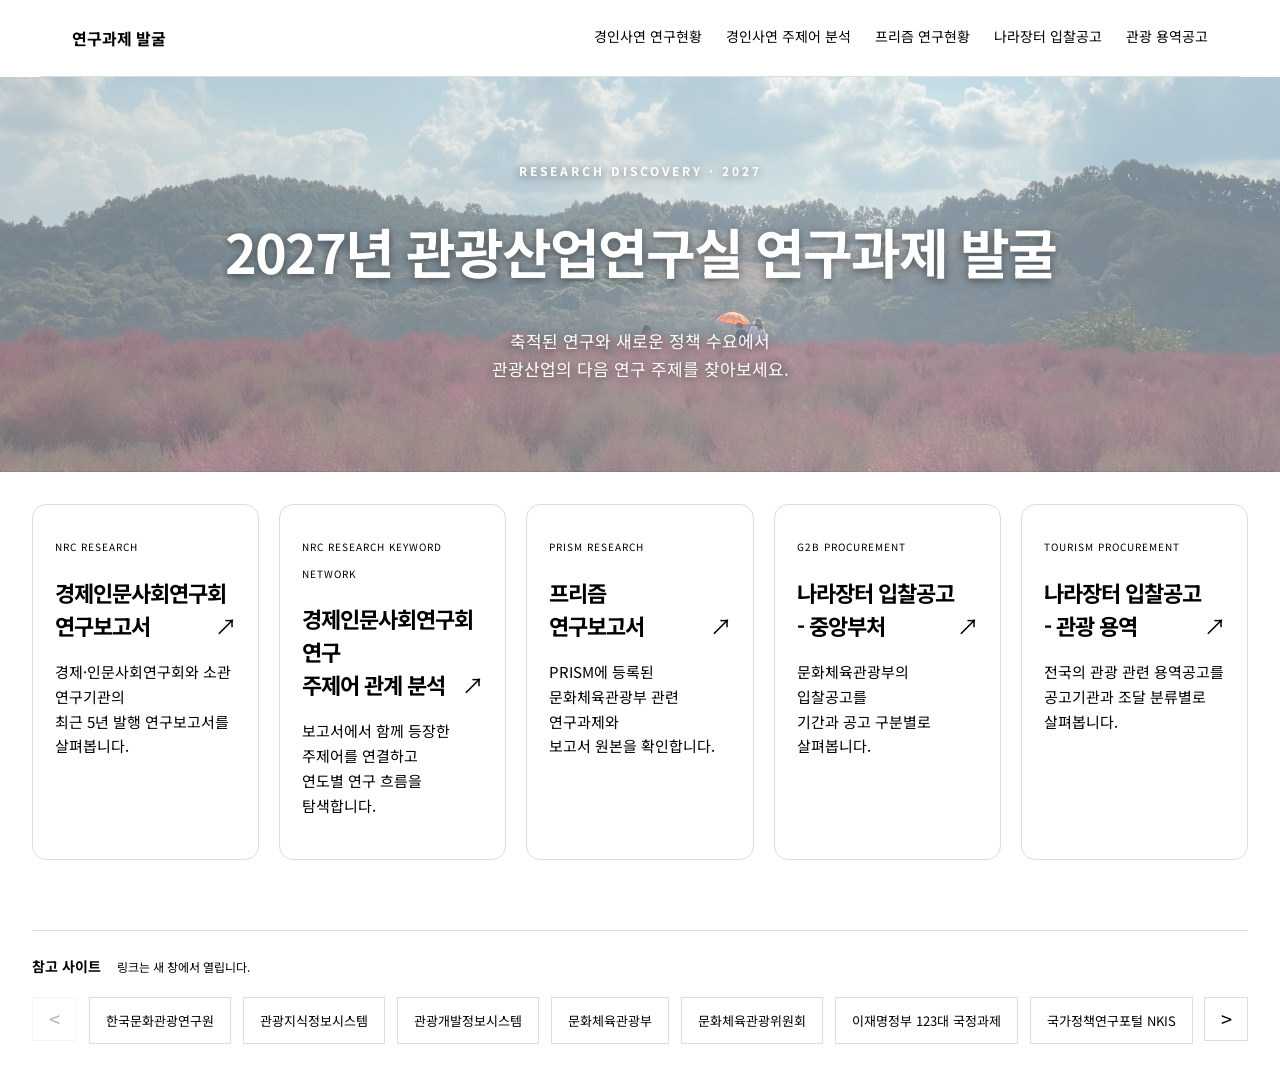
==== index.html @ 2fe4803d "Replace homepage hero photo with Tree.jpg" ====
<!doctype html>
<html lang="ko">
<head>
  <meta charset="utf-8">
  <meta name="viewport" content="width=device-width,initial-scale=1">
  <title>2027년 관광산업연구실 연구과제 발굴</title>
  <link rel="stylesheet" href="assets/style.css?v=tree-hero-20261027">
</head>
<body class="home">
  <header><a href="index.html" class="brand">연구과제 발굴</a><nav><a href="research.html">경인사연 연구현황</a><a href="network.html">경인사연 주제어 분석</a><a href="prism.html">프리즘 연구현황</a><a href="bids.html">나라장터 입찰공고</a><a href="tourism-bids.html">관광 용역공고</a></nav></header>
  <main>
    <section class="hero">
      <p class="eyebrow">RESEARCH DISCOVERY · 2027</p>
      <h1>2027년 관광산업연구실 연구과제 발굴</h1>
      <p class="intro">축적된 연구와 새로운 정책 수요에서<br>관광산업의 다음 연구 주제를 찾아보세요.</p>
    </section>
    <section class="cards">
      <a class="card" href="research.html">
        <span class="number">NRC RESEARCH</span>
        <h2>경제인문사회연구회<br>연구보고서 <b>↗</b></h2>
        <p>경제·인문사회연구회와 소관 연구기관의<br>최근 5년 발행 연구보고서를 살펴봅니다.</p>
      </a>
      <a class="card" href="network.html">
        <span class="number">NRC RESEARCH KEYWORD NETWORK</span>
        <h2>경제인문사회연구회 연구<br>주제어 관계 분석 <b>↗</b></h2>
        <p>보고서에서 함께 등장한 주제어를 연결하고<br>연도별 연구 흐름을 탐색합니다.</p>
      </a>
      <a class="card" href="prism.html">
        <span class="number">PRISM RESEARCH</span>
        <h2>프리즘<br>연구보고서 <b>↗</b></h2>
        <p>PRISM에 등록된 문화체육관광부 관련 연구과제와<br>보고서 원본을 확인합니다.</p>
      </a>
      <a class="card" href="bids.html">
        <span class="number">G2B PROCUREMENT</span>
        <h2>나라장터 입찰공고 <br> - 중앙부처 <b>↗</b></h2>
        <p>문화체육관광부의 입찰공고를<br>기간과 공고 구분별로 살펴봅니다.</p>
      </a>
      <a class="card" href="tourism-bids.html">
        <span class="number">TOURISM PROCUREMENT</span>
        <h2>나라장터 입찰공고<br> - 관광 용역 <b>↗</b></h2>
        <p>전국의 관광 관련 용역공고를<br>공고기관과 조달 분류별로 살펴봅니다.</p>
      </a>
    </section>
  </main>
  <footer class="references-footer" data-references>
  <p class="reference-heading">참고 사이트 <span>링크는 새 창에서 열립니다.</span></p>
  <div class="reference-bar" data-overflow="false">
    <button type="button" data-direction="previous" aria-label="이전 참고 사이트 보기" aria-controls="reference-sites" hidden>&lt;</button>
    <nav id="reference-sites" class="reference-track" aria-label="참고 사이트" tabindex="0">
      <a href="https://www.kcti.re.kr/web/user/main.do" target="_blank" rel="noopener noreferrer" title="새 창에서 열기">한국문화관광연구원</a>
      <a href="https://know.tour.go.kr/" target="_blank" rel="noopener noreferrer" title="새 창에서 열기">관광지식정보시스템</a>
      <a href="https://www.tdss.kr/pub/main.do" target="_blank" rel="noopener noreferrer" title="새 창에서 열기">관광개발정보시스템</a>
      <a href="https://www.mcst.go.kr/site/main.jsp" target="_blank" rel="noopener noreferrer" title="새 창에서 열기">문화체육관광부</a>
      <a href="https://cst.na.go.kr:444/cmmit/main/main.do" target="_blank" rel="noopener noreferrer" title="새 창에서 열기">문화체육관광위원회</a>
      <a href="https://www.korea.kr/govVision/" target="_blank" rel="noopener noreferrer" title="새 창에서 열기">이재명정부 123대 국정과제</a>
      <a href="https://www.nkis.re.kr/main.do" target="_blank" rel="noopener noreferrer" title="새 창에서 열기">국가정책연구포털 NKIS</a>
      <a href="https://www.prism.go.kr/homepage" target="_blank" rel="noopener noreferrer" title="새 창에서 열기">정책연구관리시스템 PRISM</a>
      <a href="https://www.bigkinds.or.kr/" target="_blank" rel="noopener noreferrer" title="새 창에서 열기">빅카인즈 BIGKinds</a>
      <a href="https://www.g2b.go.kr/link/PNPE027_01/single/?bidPbancNo=R26BK01687571&amp;bidPbancOrd=000" target="_blank" rel="noopener noreferrer" title="새 창에서 열기">나라장터</a>
    </nav>
    <button type="button" data-direction="next" aria-label="다음 참고 사이트 보기" aria-controls="reference-sites" hidden>&gt;</button>
  </div>
</footer>
  <script src="assets/app.js" defer></script>
<script src="assets/references.js" defer></script></body>
</html>
---- assets/style.css ----
@import url('https://fonts.googleapis.com/css2?family=Noto+Sans+KR:wght@400;500;600;700;800&display=swap');

:root{font-family:'Noto Sans KR','Apple SD Gothic Neo','Malgun Gothic',sans-serif;color:#000;background:#fff;line-height:1.65}*{box-sizing:border-box}body{margin:0}a{color:inherit;text-decoration:none}header{max-width:1200px;margin:auto;padding:25px 32px;display:flex;justify-content:space-between;border-bottom:1px solid #ddd}.brand{font-weight:700}.brand span{font-size:10px;letter-spacing:2px;margin-left:12px;color:#000}nav{display:flex;gap:24px;font-size:14px}main{max-width:1200px;margin:auto;padding:52px 32px 70px}.hero{padding:10px 0 44px}.eyebrow{font-size:12px;letter-spacing:3px;color:#000;font-weight:bold}h1{font-size:clamp(30px,4.5vw,54px);line-height:1.35;letter-spacing:-2px;margin:22px 0}h2{font-size:25px;letter-spacing:-1px}.intro{color:#000;font-size:17px}.period,.tag{font-size:12px;display:inline-block;border-radius:30px;background:#f3f3f3;padding:7px 14px}.period{margin-top:12px}.cards{display:grid;grid-template-columns:1fr 1fr;gap:22px}.card{background:white;border:1px solid #ddd;padding:32px;border-radius:14px;transition:transform .2s,border-color .2s}.card:hover{transform:translateY(-4px);border-color:#000}.number{font-size:11px;letter-spacing:2px;color:#000}.card p{color:#000}.card b{float:right;font-weight:400}.tag{margin-top:15px}aside{font-size:13px;color:#000;background:#f3f3f3;border-radius:8px;padding:16px 20px;margin-top:28px}.back{font-size:14px;color:#000}.filters{display:flex;gap:16px;align-items:end;margin-top:28px}.filters label{display:flex;flex-direction:column;font-size:13px;gap:6px}.filters label:first-child{flex:1}input,select,button{font:inherit;border:1px solid #ddd;background:white;border-radius:7px;padding:11px 14px}button{cursor:pointer;background:#fff;color:#000}a:focus-visible,button:focus-visible,input:focus-visible,select:focus-visible{outline:3px solid #000;outline-offset:4px}.table-wrap{overflow:auto}table{border-collapse:collapse;width:100%;background:white;font-size:14px}th,td{text-align:left;padding:18px;border-bottom:1px solid #ddd}th{background:#f3f3f3;white-space:nowrap}#count,#empty{font-size:14px;color:#000}footer{max-width:1200px;margin:auto;padding:25px 32px;border-top:1px solid #ddd;color:#000;font-size:12px}@media(max-width:650px){header{padding:20px}.brand span{display:none}main{padding:35px 20px}.cards{grid-template-columns:1fr}.card{padding:24px}h2{font-size:22px}.filters{flex-wrap:wrap}.filters label:first-child{flex-basis:100%}td{min-width:95px}td:nth-child(2){min-width:240px}}

nav a:hover,nav a[aria-current="page"]{color:#000;text-decoration:underline;text-underline-offset:6px}button:hover{background:#eee}.card:hover{box-shadow:0 8px 24px rgba(0,0,0,.07)}

@media(max-width:800px){header{flex-wrap:wrap;gap:12px}nav{flex-wrap:wrap;gap:14px}}

.home .hero h1{text-align:center;color:#fff}

/* 메인 제목 사진 배경: assets/Tree.jpg */
.home main{max-width:none;padding:0 0 70px}
.home .cards{max-width:1136px;width:calc(100% - 64px);margin:32px auto 0}
.home .hero{
  padding:72px 32px;
  margin-bottom:0;
  min-height:340px;
  display:flex;
  flex-direction:column;
  justify-content:center;
  text-align:center;
  border-radius:0;
  background-color:#fff;
  background-image:linear-gradient(rgba(255,255,255,.32),rgba(255,255,255,.44)),url('Tree.jpg');
  background-size:cover;
  background-position:center 58%;
}
.home .hero > *{max-width:1136px;width:100%;margin-left:auto;margin-right:auto}
.home .hero .intro{color:#fff}
@media(max-width:650px){
  .home .cards{width:calc(100% - 40px)}
  .home .hero{padding:48px 20px;min-height:320px;background-position:38% center}
  .home .hero h1{font-size:30px;line-height:1.5;word-break:keep-all}
}

/* 네 개의 메인 카드: 데스크톱 4열, 태블릿 2열, 모바일 1열 */
.home .cards{max-width:1400px;grid-template-columns:repeat(4,minmax(0,1fr));gap:20px}
.home .card{padding:26px 22px;min-width:0}
.home .card h2{font-size:22px;line-height:1.5;word-break:keep-all}
.home .card p{font-size:15px;word-break:keep-all}
.home .card .number{font-size:10px;letter-spacing:1px;overflow-wrap:anywhere}
.home .card-pending{display:flex;flex-direction:column;justify-content:center;border-style:dashed}
.home .card-pending:hover{transform:none;box-shadow:none;border-color:#ddd}
@media(max-width:1100px){.home .cards{grid-template-columns:repeat(2,minmax(0,1fr))}}
@media(max-width:650px){.home .cards{grid-template-columns:minmax(0,1fr)}}

.home .hero h1,.home .hero .eyebrow,.home .hero .intro{color:#fff;text-shadow:0 2px 8px rgba(0,0,0,.48)}

/* 참고 사이트: 자동 재생 없이 좌우 버튼/터치로 이동 */
.references-footer{max-width:1400px;width:calc(100% - 64px);padding:24px 0 28px}
.reference-heading{font-size:14px;font-weight:700;margin:0 0 12px;color:#000}
.reference-heading span{margin-left:12px;font-size:12px;font-weight:400}
.reference-bar{display:grid;grid-template-columns:44px minmax(0,1fr) 44px;align-items:start;gap:10px}
.reference-bar[data-overflow="false"]{grid-template-columns:minmax(0,1fr)}
.reference-track{display:flex;flex-wrap:nowrap;gap:12px;min-width:0;overflow-x:auto;overscroll-behavior-x:contain;scrollbar-width:thin;padding:6px 3px 12px;scroll-padding-inline:3px}
.reference-track a{flex:0 0 auto;white-space:nowrap;padding:12px 16px;border:1px solid #ddd;border-radius:0;background:#fff;color:#000;font-size:13px}
.reference-track a:hover{border-color:#000;background:#f5f5f5;text-decoration:underline}
.reference-bar button{border-radius:0;width:44px;height:44px;padding:0;margin-top:6px;font-size:20px;line-height:1}
.reference-bar button:disabled{opacity:.3;cursor:default}
.reference-bar button:disabled:hover{background:#fff}
@media(max-width:650px){.references-footer{width:calc(100% - 40px);padding-left:0;padding-right:0}.reference-heading span{display:block;margin:4px 0 0}.reference-bar{gap:6px}}

#data-status p{margin:0}
#data-status .collection-note{margin-top:18px}
.research-filters label:first-child{flex:initial}
.research-filters label:nth-child(2){flex:1}
.report-results{scroll-margin-top:20px}
.pagination{display:flex;flex-wrap:wrap;justify-content:center;align-items:center;gap:6px;margin-top:24px}
.pagination[hidden]{display:none}
.pagination button{min-width:40px;min-height:40px;padding:7px 10px;font-size:14px}
.pagination button[aria-current="page"]{background:#000;color:#fff;font-weight:700}
.pagination button:disabled{opacity:.35;cursor:default}
@media(max-width:650px){.research-filters label:nth-child(2){flex-basis:100%}.pagination button{min-width:36px;padding:6px 8px}}

/* 연구보고서 페이지: 흰 바탕과 검은 글자, 수집 항목별 줄바꿈 */
body.research-page{background:#fff;color:#000}
.research-page #data-status{background:#f3f3f3;color:#000;border:1px solid #ddd;overflow-wrap:anywhere}
.research-page #data-status p{display:block;margin:4px 0;line-height:1.8}
.research-page #data-status .collection-note{margin-top:18px}
.research-page th{background:#fff;color:#000;border-bottom:2px solid #000}

/* 요청한 내용 너비 + 좌우 18px 여백: 합계 1136px */
.research-page .research-table{table-layout:fixed;width:1136px;min-width:1136px}
.research-page .research-table th,.research-page .research-table td{padding:18px;line-height:23.094px;min-width:0;overflow:hidden;white-space:nowrap;text-overflow:ellipsis}
.research-page .research-table .cell-content{display:block;width:100%;height:23.094px;line-height:23.094px;overflow:hidden;white-space:nowrap;text-overflow:ellipsis}

.prism-filters{flex-wrap:wrap}
.prism-filters label:first-child{flex:initial}
.prism-filters label:nth-child(2){flex:1}
.prism-filters .checkbox-filter{flex-direction:row;align-items:center;gap:8px;padding:12px 0;white-space:nowrap;cursor:pointer}
.prism-filters .checkbox-filter input{width:18px;height:18px;margin:0;padding:0;accent-color:#000}
@media(max-width:650px){.prism-filters label:nth-child(2){flex-basis:100%}}

.prism-table{table-layout:fixed;width:1136px;min-width:1136px}
.prism-table th,.prism-table td{padding:18px;min-width:0;vertical-align:top;line-height:23.094px;overflow:hidden;white-space:nowrap;text-overflow:ellipsis}
.prism-table .cell-content{display:block;max-width:100%;overflow:hidden;white-space:nowrap;text-overflow:ellipsis;line-height:23.094px}

.prism-column-note{background:#f3f3f3;color:#000}
.prism-column-note p{margin:4px 0;line-height:1.8}

.bid-notes p{margin:4px 0;line-height:1.8}
.bid-filters{flex-wrap:wrap}
.bid-filters label:first-child{flex:initial}
.bid-filters label:nth-child(2){flex:1}
.bid-table{table-layout:fixed;width:1136px;min-width:1136px}
.bid-table th,.bid-table td{padding:18px;min-width:0;vertical-align:top;line-height:23.094px;overflow:hidden;white-space:nowrap;text-overflow:ellipsis}
.bid-table .cell-content{display:block;max-width:100%;margin:0;overflow:hidden;white-space:nowrap;text-overflow:ellipsis;line-height:23.094px}
.bid-table td button{margin-top:6px;padding:6px 8px;font-size:12px}
@media(max-width:650px){.bid-filters label:nth-child(2){flex-basis:100%}}

/* Five research entry points, with wrapping navigation on narrow screens. */
.home .cards{grid-template-columns:repeat(5,minmax(0,1fr))}
header{gap:20px;flex-wrap:wrap}header nav{flex-wrap:wrap}
@media(max-width:1100px){.home .cards{grid-template-columns:repeat(2,minmax(0,1fr))}}
@media(max-width:650px){.home .cards{grid-template-columns:minmax(0,1fr)}}
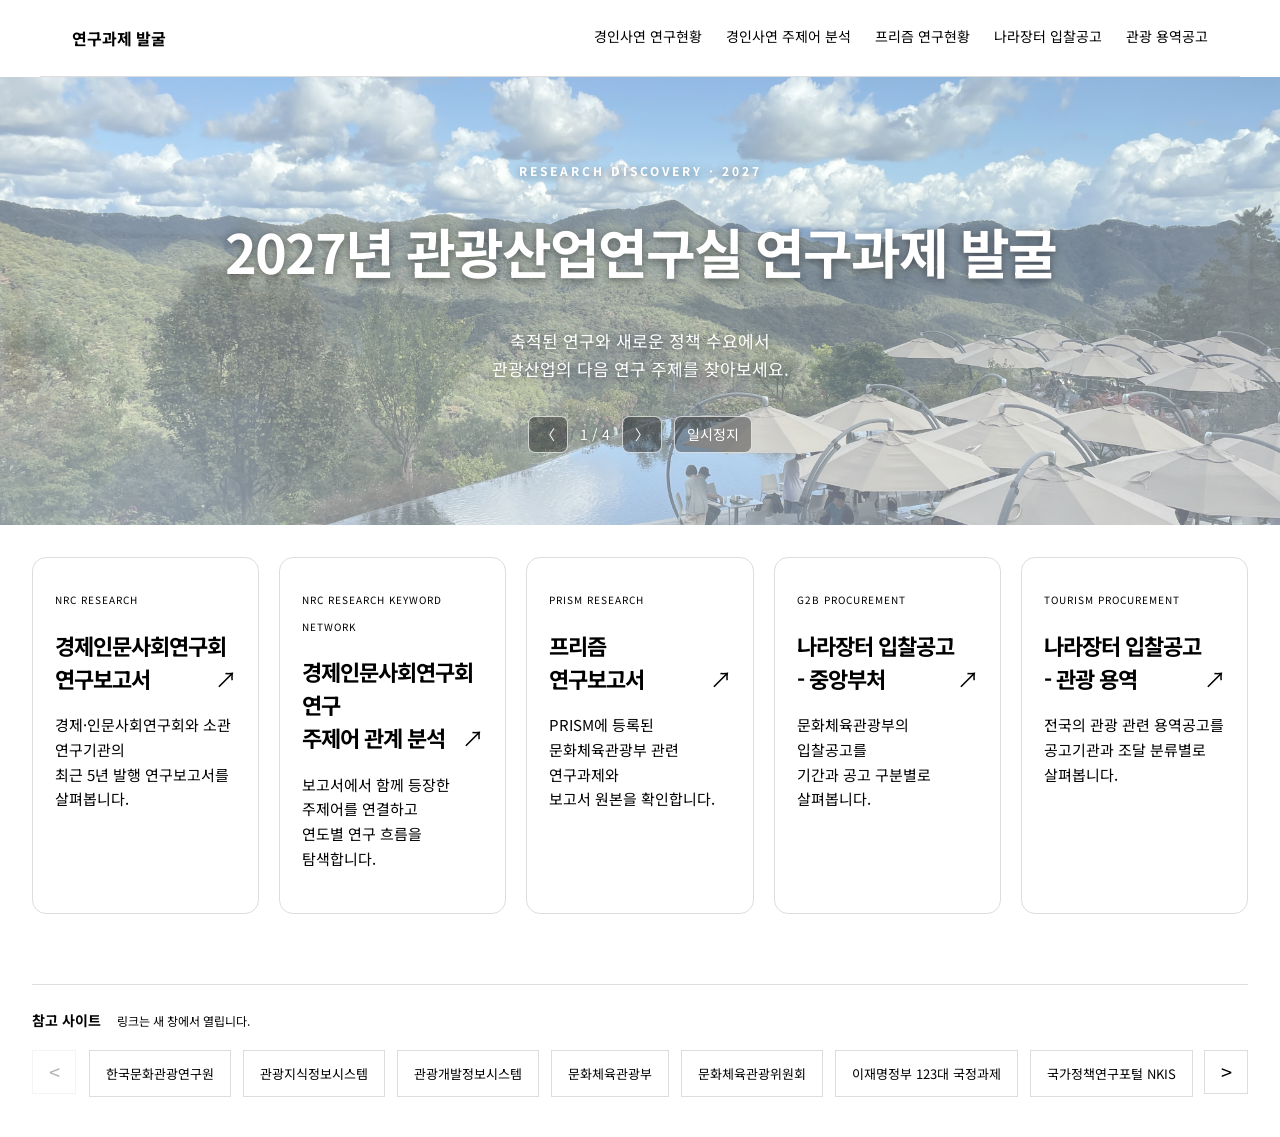
==== commit 000711d0: "Add rotating homepage background photos with playback controls" ====
--- a/index.html
+++ b/index.html
@@ -4,15 +4,27 @@
   <meta charset="utf-8">
   <meta name="viewport" content="width=device-width,initial-scale=1">
   <title>2027년 관광산업연구실 연구과제 발굴</title>
-  <link rel="stylesheet" href="assets/style.css?v=tree-hero-20261027">
+  <link rel="stylesheet" href="assets/style.css?v=hero-slides-20261027">
 </head>
 <body class="home">
   <header><a href="index.html" class="brand">연구과제 발굴</a><nav><a href="research.html">경인사연 연구현황</a><a href="network.html">경인사연 주제어 분석</a><a href="prism.html">프리즘 연구현황</a><a href="bids.html">나라장터 입찰공고</a><a href="tourism-bids.html">관광 용역공고</a></nav></header>
   <main>
-    <section class="hero">
+    <section class="hero hero-slideshow" aria-label="관광 사진 슬라이드">
+      <div class="hero-slides" aria-hidden="true">
+        <img src="assets/Museum.jpg" alt="" class="is-active" fetchpriority="high">
+        <img src="assets/Sun.jpg" alt="" decoding="async">
+        <img src="assets/Tree.jpg" alt="" decoding="async">
+        <img src="assets/temple.jpg" alt="" decoding="async">
+      </div>
       <p class="eyebrow">RESEARCH DISCOVERY · 2027</p>
       <h1>2027년 관광산업연구실 연구과제 발굴</h1>
       <p class="intro">축적된 연구와 새로운 정책 수요에서<br>관광산업의 다음 연구 주제를 찾아보세요.</p>
+      <div class="hero-controls" hidden>
+        <button type="button" data-slide="previous" aria-label="이전 배경 사진">〈</button>
+        <span class="hero-slide-count" aria-live="off">1 / 4</span>
+        <button type="button" data-slide="next" aria-label="다음 배경 사진">〉</button>
+        <button type="button" data-slide="pause" aria-label="배경 사진 자동 전환 일시정지">일시정지</button>
+      </div>
     </section>
     <section class="cards">
       <a class="card" href="research.html">
@@ -61,6 +73,7 @@
     <button type="button" data-direction="next" aria-label="다음 참고 사이트 보기" aria-controls="reference-sites" hidden>&gt;</button>
   </div>
 </footer>
+  <script src="assets/hero-slideshow.js?v=20261027" defer></script>
   <script src="assets/app.js" defer></script>
 <script src="assets/references.js" defer></script></body>
 </html>
--- a/assets/style.css
+++ b/assets/style.css
@@ -113,3 +113,16 @@
 header{gap:20px;flex-wrap:wrap}header nav{flex-wrap:wrap}
 @media(max-width:1100px){.home .cards{grid-template-columns:repeat(2,minmax(0,1fr))}}
 @media(max-width:650px){.home .cards{grid-template-columns:minmax(0,1fr)}}
+
+/* Full-width background photo slideshow. */
+.home .hero-slideshow{position:relative;isolation:isolate;overflow:hidden;background-image:none}
+.home .hero-slideshow > .hero-slides{position:absolute;inset:0;max-width:none;width:100%;height:100%;margin:0;z-index:-2}
+.hero-slides img{position:absolute;inset:0;width:100%;height:100%;object-fit:cover;object-position:center 58%;opacity:0;transition:opacity 1s ease}
+.hero-slides img.is-active{opacity:1}
+.hero-slideshow::before{content:'';position:absolute;inset:0;background:linear-gradient(rgba(255,255,255,.32),rgba(255,255,255,.44));z-index:-1;pointer-events:none}
+.home .hero-slideshow > .hero-controls{display:flex;align-items:center;justify-content:center;gap:12px;width:auto;margin:16px auto 0}
+.home .hero-slideshow > .hero-controls[hidden]{display:none}
+.hero-controls button{color:#fff;background:rgba(0,0,0,.35);border:1px solid rgba(255,255,255,.7);padding:6px 12px;font-size:14px}
+.hero-slide-count{color:#fff;font-size:14px;text-shadow:0 1px 4px #333}
+@media(max-width:650px){.hero-slides img{object-position:38% center}}
+@media(prefers-reduced-motion:reduce){.hero-slides img{transition:none}}
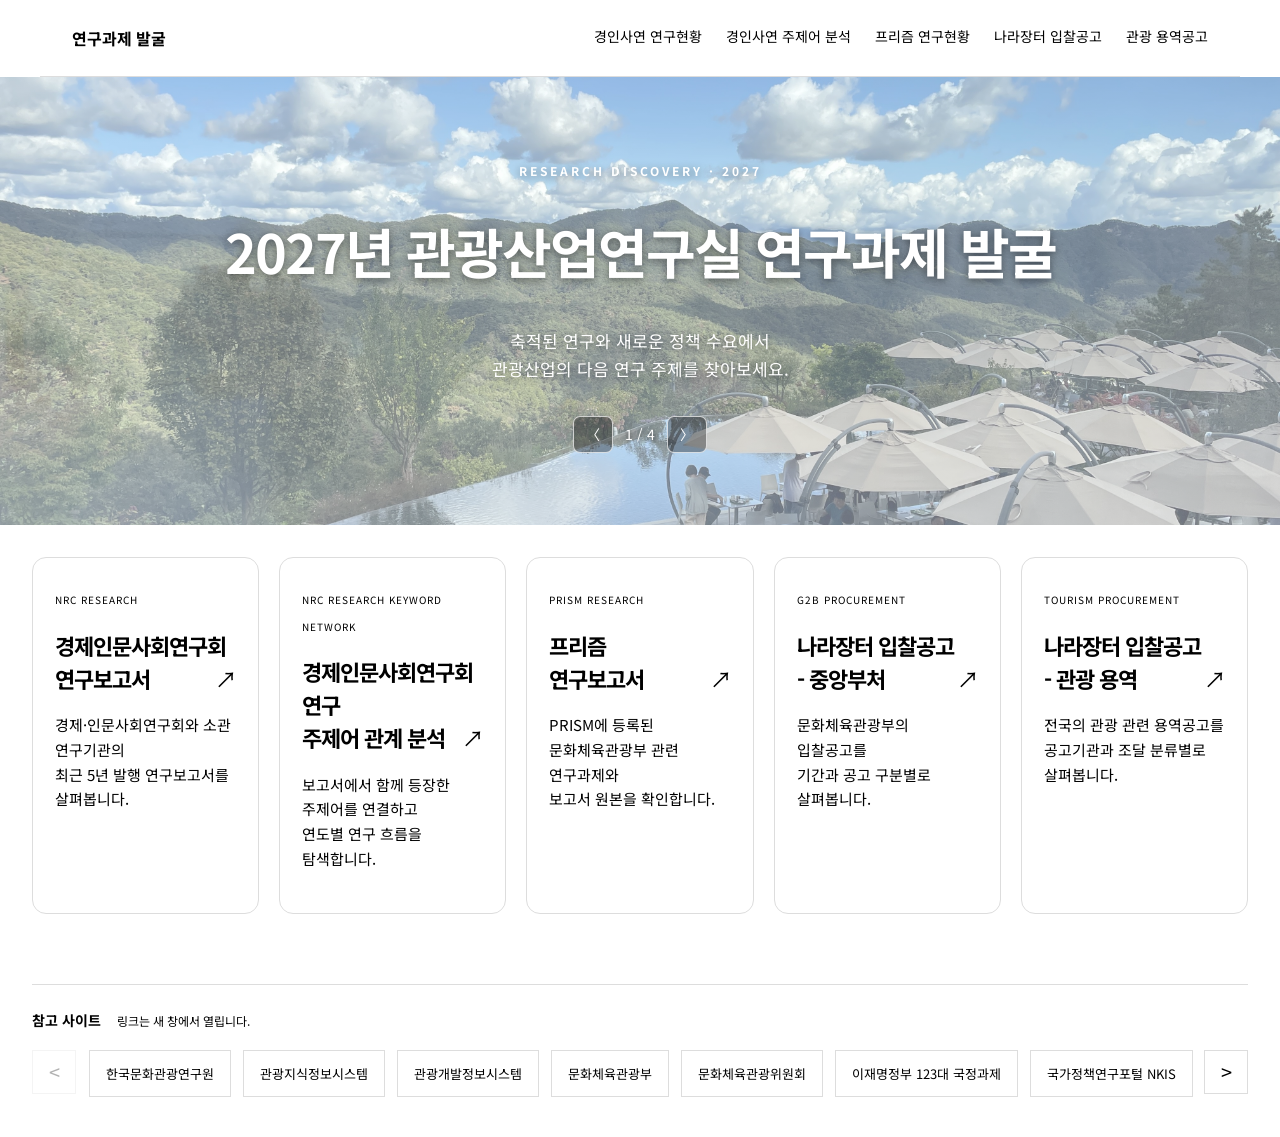
==== commit bde715b6: "Set hero rotation to ten seconds and remove pause button" ====
--- a/index.html
+++ b/index.html
@@ -23,7 +23,6 @@
         <button type="button" data-slide="previous" aria-label="이전 배경 사진">〈</button>
         <span class="hero-slide-count" aria-live="off">1 / 4</span>
         <button type="button" data-slide="next" aria-label="다음 배경 사진">〉</button>
-        <button type="button" data-slide="pause" aria-label="배경 사진 자동 전환 일시정지">일시정지</button>
       </div>
     </section>
     <section class="cards">
@@ -73,7 +72,7 @@
     <button type="button" data-direction="next" aria-label="다음 참고 사이트 보기" aria-controls="reference-sites" hidden>&gt;</button>
   </div>
 </footer>
-  <script src="assets/hero-slideshow.js?v=20261027" defer></script>
+  <script src="assets/hero-slideshow.js?v=10seconds-20261027" defer></script>
   <script src="assets/app.js" defer></script>
 <script src="assets/references.js" defer></script></body>
 </html>
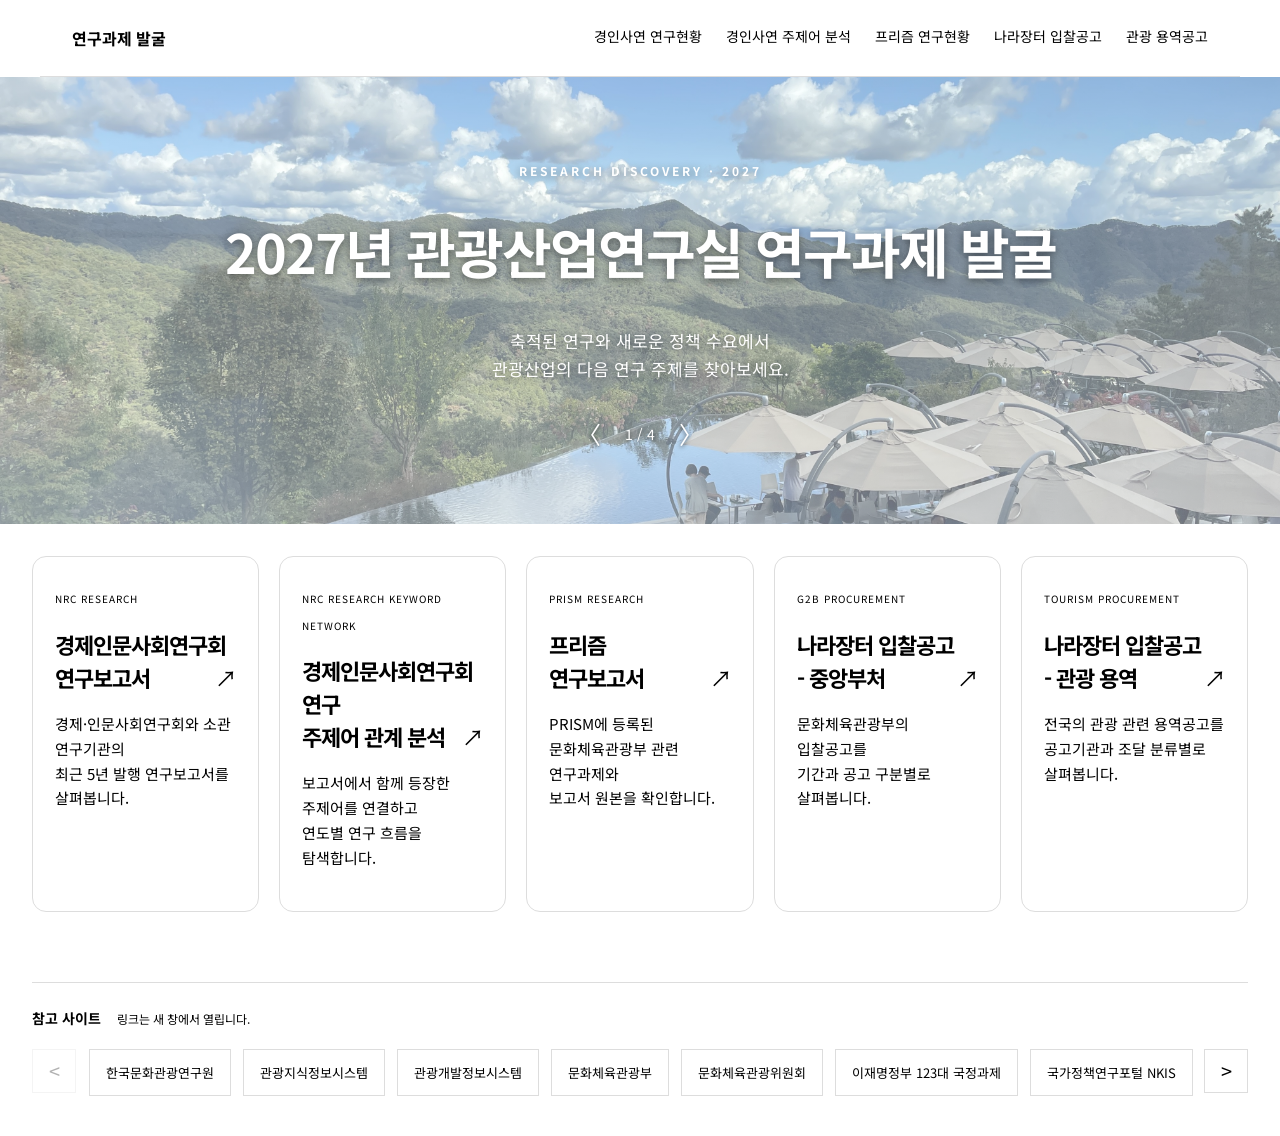
==== commit aed96feb: "Simplify slideshow arrows and soften photo transitions" ====
--- a/index.html
+++ b/index.html
@@ -4,7 +4,7 @@
   <meta charset="utf-8">
   <meta name="viewport" content="width=device-width,initial-scale=1">
   <title>2027년 관광산업연구실 연구과제 발굴</title>
-  <link rel="stylesheet" href="assets/style.css?v=hero-slides-20261027">
+  <link rel="stylesheet" href="assets/style.css?v=soft-slides-20261027">
 </head>
 <body class="home">
   <header><a href="index.html" class="brand">연구과제 발굴</a><nav><a href="research.html">경인사연 연구현황</a><a href="network.html">경인사연 주제어 분석</a><a href="prism.html">프리즘 연구현황</a><a href="bids.html">나라장터 입찰공고</a><a href="tourism-bids.html">관광 용역공고</a></nav></header>
--- a/assets/style.css
+++ b/assets/style.css
@@ -117,12 +117,12 @@
 /* Full-width background photo slideshow. */
 .home .hero-slideshow{position:relative;isolation:isolate;overflow:hidden;background-image:none}
 .home .hero-slideshow > .hero-slides{position:absolute;inset:0;max-width:none;width:100%;height:100%;margin:0;z-index:-2}
-.hero-slides img{position:absolute;inset:0;width:100%;height:100%;object-fit:cover;object-position:center 58%;opacity:0;transition:opacity 1s ease}
+.hero-slides img{position:absolute;inset:0;width:100%;height:100%;object-fit:cover;object-position:center 58%;opacity:0;transition:opacity 2.5s ease-in-out}
 .hero-slides img.is-active{opacity:1}
 .hero-slideshow::before{content:'';position:absolute;inset:0;background:linear-gradient(rgba(255,255,255,.32),rgba(255,255,255,.44));z-index:-1;pointer-events:none}
 .home .hero-slideshow > .hero-controls{display:flex;align-items:center;justify-content:center;gap:12px;width:auto;margin:16px auto 0}
 .home .hero-slideshow > .hero-controls[hidden]{display:none}
-.hero-controls button{color:#fff;background:rgba(0,0,0,.35);border:1px solid rgba(255,255,255,.7);padding:6px 12px;font-size:14px}
+.hero-controls button{color:#fff;background:transparent;border:0;border-radius:0;padding:6px 12px;font-size:24px;line-height:1;text-shadow:0 1px 4px #333}
 .hero-slide-count{color:#fff;font-size:14px;text-shadow:0 1px 4px #333}
 @media(max-width:650px){.hero-slides img{object-position:38% center}}
 @media(prefers-reduced-motion:reduce){.hero-slides img{transition:none}}
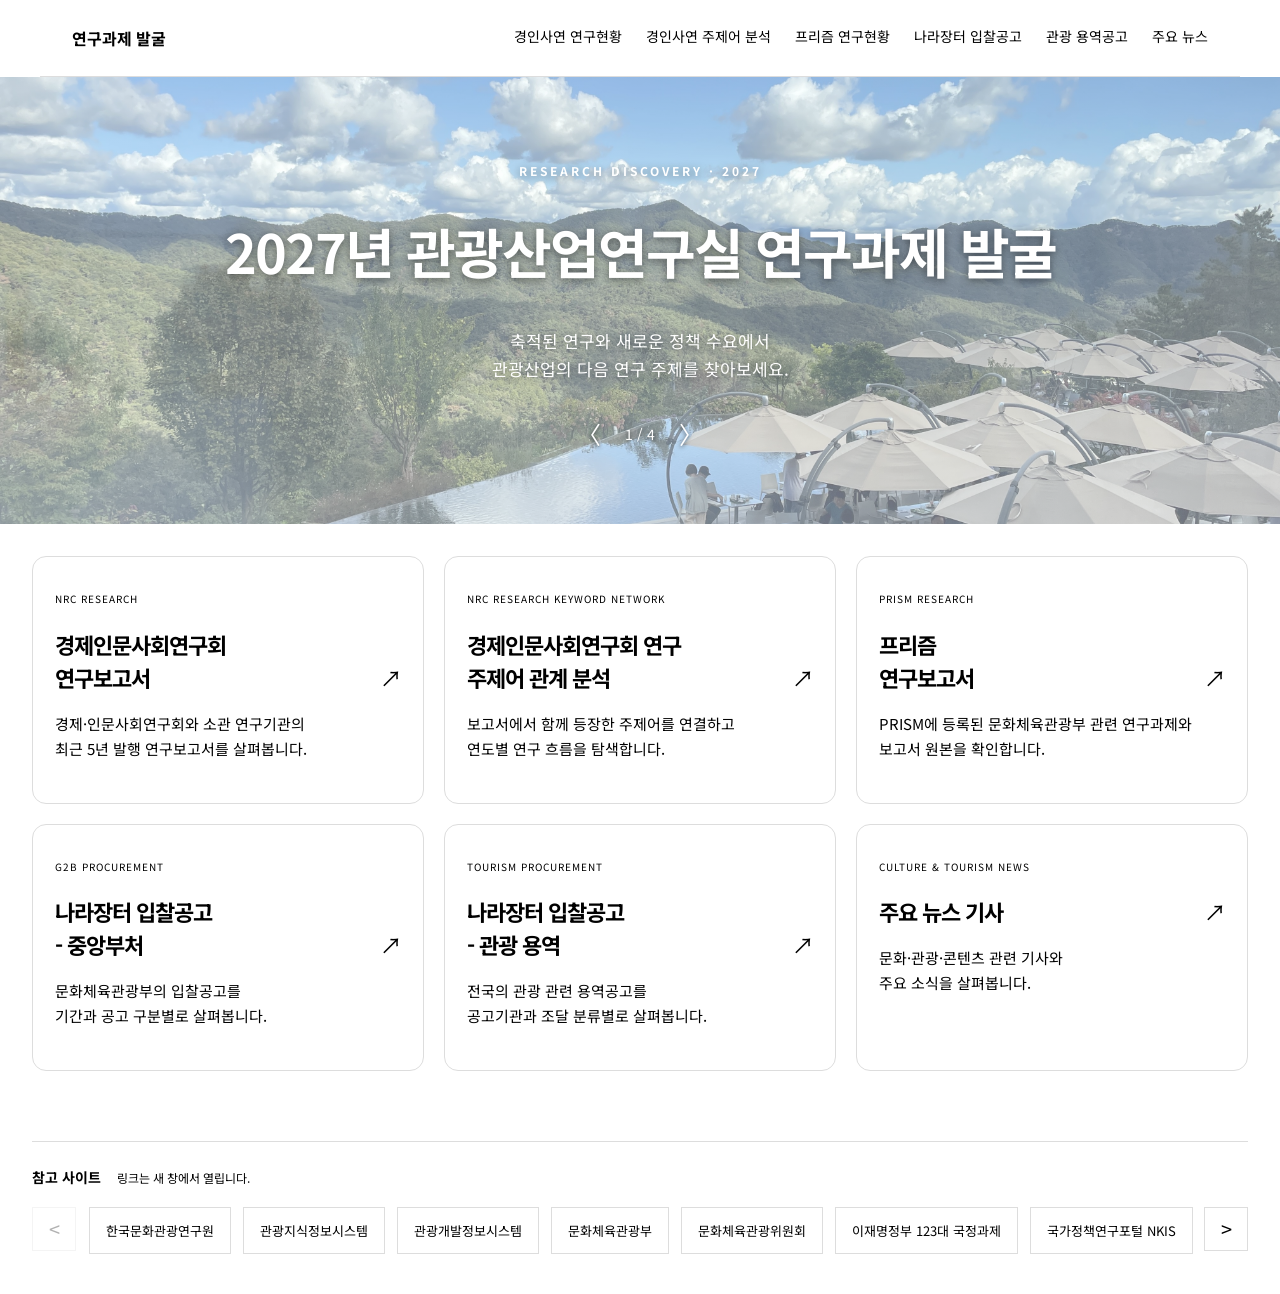
==== commit 0da7d37c: "Add four-column news preview page from uploaded spreadsheet" ====
--- a/index.html
+++ b/index.html
@@ -4,10 +4,10 @@
   <meta charset="utf-8">
   <meta name="viewport" content="width=device-width,initial-scale=1">
   <title>2027년 관광산업연구실 연구과제 발굴</title>
-  <link rel="stylesheet" href="assets/style.css?v=soft-slides-20261027">
+  <link rel="stylesheet" href="assets/style.css?v=news-20261027">
 </head>
 <body class="home">
-  <header><a href="index.html" class="brand">연구과제 발굴</a><nav><a href="research.html">경인사연 연구현황</a><a href="network.html">경인사연 주제어 분석</a><a href="prism.html">프리즘 연구현황</a><a href="bids.html">나라장터 입찰공고</a><a href="tourism-bids.html">관광 용역공고</a></nav></header>
+  <header><a href="index.html" class="brand">연구과제 발굴</a><nav><a href="research.html">경인사연 연구현황</a><a href="network.html">경인사연 주제어 분석</a><a href="prism.html">프리즘 연구현황</a><a href="bids.html">나라장터 입찰공고</a><a href="tourism-bids.html">관광 용역공고</a><a href="news.html">주요 뉴스</a></nav></header>
   <main>
     <section class="hero hero-slideshow" aria-label="관광 사진 슬라이드">
       <div class="hero-slides" aria-hidden="true">
@@ -51,6 +51,11 @@
         <h2>나라장터 입찰공고<br> - 관광 용역 <b>↗</b></h2>
         <p>전국의 관광 관련 용역공고를<br>공고기관과 조달 분류별로 살펴봅니다.</p>
       </a>
+      <a class="card" href="news.html">
+        <span class="number">CULTURE &amp; TOURISM NEWS</span>
+        <h2>주요 뉴스 기사 <b>↗</b></h2>
+        <p>문화·관광·콘텐츠 관련 기사와<br>주요 소식을 살펴봅니다.</p>
+      </a>
     </section>
   </main>
   <footer class="references-footer" data-references>
--- a/assets/style.css
+++ b/assets/style.css
@@ -126,3 +126,19 @@
 .hero-slide-count{color:#fff;font-size:14px;text-shadow:0 1px 4px #333}
 @media(max-width:650px){.hero-slides img{object-position:38% center}}
 @media(prefers-reduced-motion:reduce){.hero-slides img{transition:none}}
+
+/* News previews and six home destinations. */
+.home .cards{grid-template-columns:repeat(3,minmax(0,1fr))}
+.news-page main{max-width:1464px}
+.news-grid{display:grid;grid-template-columns:repeat(4,minmax(0,1fr));gap:20px}
+.news-card{min-width:0;border:1px solid #ddd;background:#fff;display:flex;flex-direction:column;overflow:hidden}
+.news-media{height:160px;background:#f3f3f3;display:grid;place-items:center;color:#666;font-size:13px;overflow:hidden}
+.news-media img{width:100%;height:100%;object-fit:cover}
+.news-card-body{padding:20px;display:flex;flex:1;flex-direction:column;gap:12px}
+.news-meta{font-size:12px;color:#555;margin:0}
+.news-card h2{font-size:18px;line-height:1.55;letter-spacing:-.5px;margin:0;overflow-wrap:anywhere}
+.news-summary{font-size:14px;color:#444;line-height:1.7;margin:0;display:-webkit-box;-webkit-line-clamp:4;-webkit-box-orient:vertical;overflow:hidden}
+.news-open{margin-top:auto;padding-top:8px;font-size:14px;text-decoration:underline}
+.news-tags{font-size:12px;margin:0;color:#555}
+@media(max-width:1100px){.news-grid,.home .cards{grid-template-columns:repeat(2,minmax(0,1fr))}}
+@media(max-width:650px){.news-grid,.home .cards{grid-template-columns:minmax(0,1fr)}}
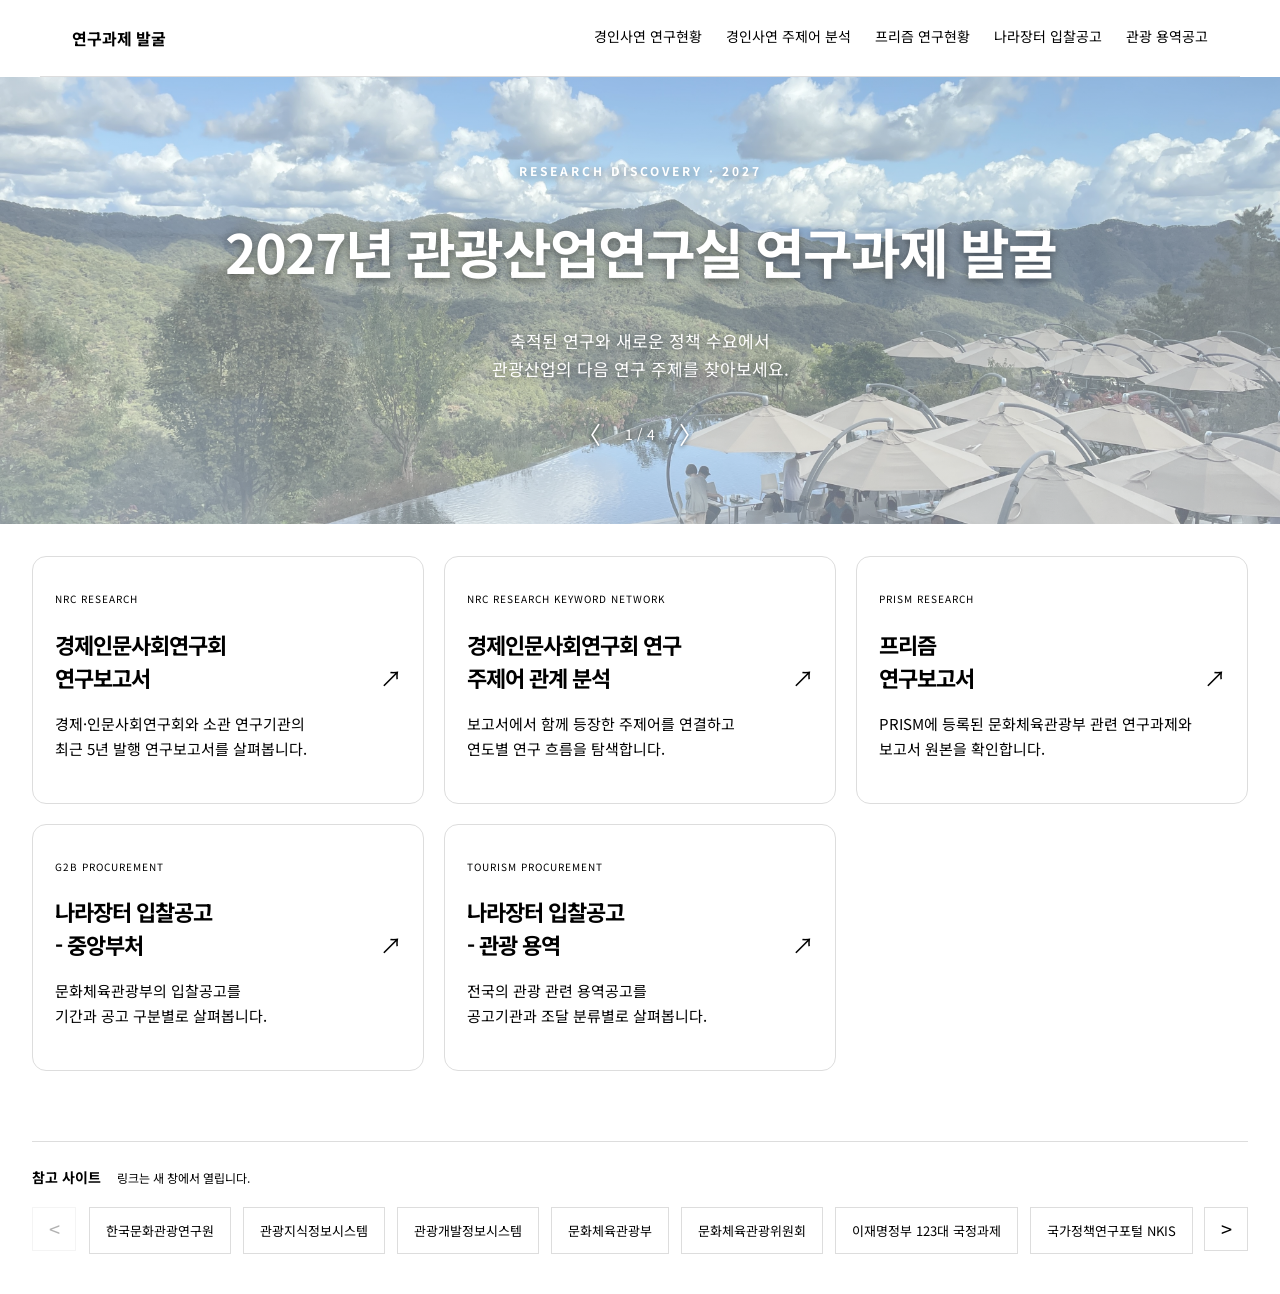
==== commit 6e4f6732: "Remove news page, article data and preview collection" ====
--- a/index.html
+++ b/index.html
@@ -4,10 +4,10 @@
   <meta charset="utf-8">
   <meta name="viewport" content="width=device-width,initial-scale=1">
   <title>2027년 관광산업연구실 연구과제 발굴</title>
-  <link rel="stylesheet" href="assets/style.css?v=news-20261027">
+  <link rel="stylesheet" href="assets/style.css?v=remove-news-20261027">
 </head>
 <body class="home">
-  <header><a href="index.html" class="brand">연구과제 발굴</a><nav><a href="research.html">경인사연 연구현황</a><a href="network.html">경인사연 주제어 분석</a><a href="prism.html">프리즘 연구현황</a><a href="bids.html">나라장터 입찰공고</a><a href="tourism-bids.html">관광 용역공고</a><a href="news.html">주요 뉴스</a></nav></header>
+  <header><a href="index.html" class="brand">연구과제 발굴</a><nav><a href="research.html">경인사연 연구현황</a><a href="network.html">경인사연 주제어 분석</a><a href="prism.html">프리즘 연구현황</a><a href="bids.html">나라장터 입찰공고</a><a href="tourism-bids.html">관광 용역공고</a></nav></header>
   <main>
     <section class="hero hero-slideshow" aria-label="관광 사진 슬라이드">
       <div class="hero-slides" aria-hidden="true">
@@ -51,11 +51,6 @@
         <h2>나라장터 입찰공고<br> - 관광 용역 <b>↗</b></h2>
         <p>전국의 관광 관련 용역공고를<br>공고기관과 조달 분류별로 살펴봅니다.</p>
       </a>
-      <a class="card" href="news.html">
-        <span class="number">CULTURE &amp; TOURISM NEWS</span>
-        <h2>주요 뉴스 기사 <b>↗</b></h2>
-        <p>문화·관광·콘텐츠 관련 기사와<br>주요 소식을 살펴봅니다.</p>
-      </a>
     </section>
   </main>
   <footer class="references-footer" data-references>
--- a/assets/style.css
+++ b/assets/style.css
@@ -127,18 +127,7 @@
 @media(max-width:650px){.hero-slides img{object-position:38% center}}
 @media(prefers-reduced-motion:reduce){.hero-slides img{transition:none}}
 
-/* News previews and six home destinations. */
+/* Main destinations: three columns on desktop. */
 .home .cards{grid-template-columns:repeat(3,minmax(0,1fr))}
-.news-page main{max-width:1464px}
-.news-grid{display:grid;grid-template-columns:repeat(4,minmax(0,1fr));gap:20px}
-.news-card{min-width:0;border:1px solid #ddd;background:#fff;display:flex;flex-direction:column;overflow:hidden}
-.news-media{height:160px;background:#f3f3f3;display:grid;place-items:center;color:#666;font-size:13px;overflow:hidden}
-.news-media img{width:100%;height:100%;object-fit:cover}
-.news-card-body{padding:20px;display:flex;flex:1;flex-direction:column;gap:12px}
-.news-meta{font-size:12px;color:#555;margin:0}
-.news-card h2{font-size:18px;line-height:1.55;letter-spacing:-.5px;margin:0;overflow-wrap:anywhere}
-.news-summary{font-size:14px;color:#444;line-height:1.7;margin:0;display:-webkit-box;-webkit-line-clamp:4;-webkit-box-orient:vertical;overflow:hidden}
-.news-open{margin-top:auto;padding-top:8px;font-size:14px;text-decoration:underline}
-.news-tags{font-size:12px;margin:0;color:#555}
-@media(max-width:1100px){.news-grid,.home .cards{grid-template-columns:repeat(2,minmax(0,1fr))}}
-@media(max-width:650px){.news-grid,.home .cards{grid-template-columns:minmax(0,1fr)}}
+@media(max-width:1100px){.home .cards{grid-template-columns:repeat(2,minmax(0,1fr))}}
+@media(max-width:650px){.home .cards{grid-template-columns:minmax(0,1fr)}}
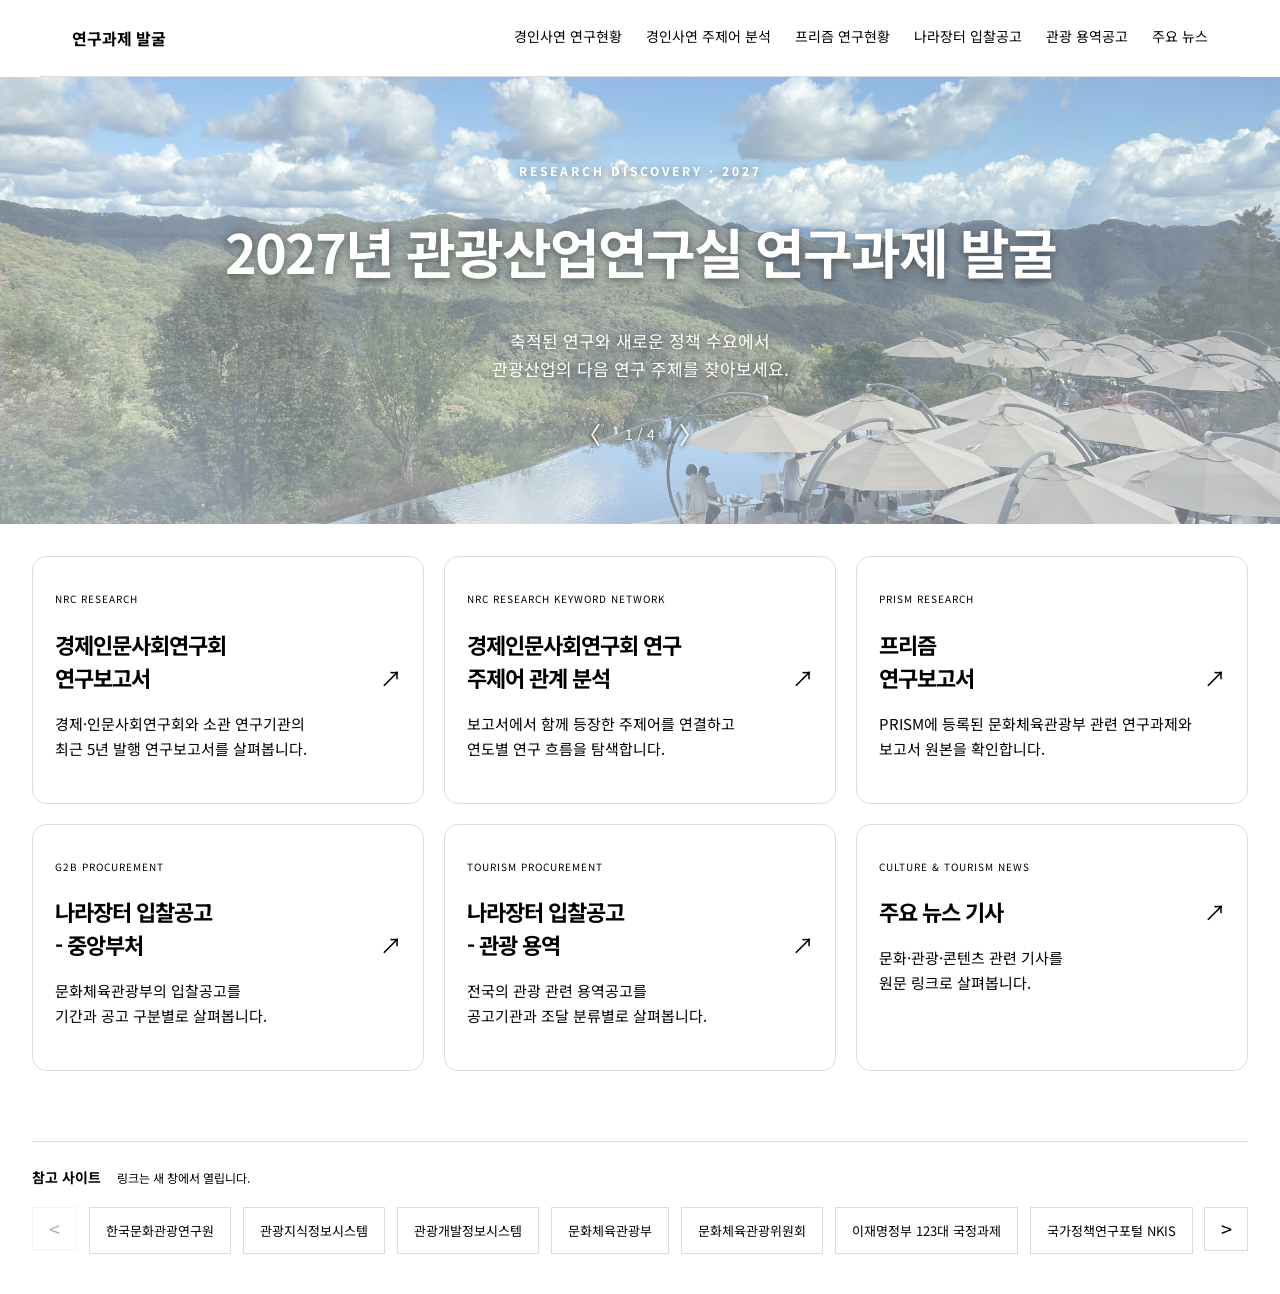
==== commit 3d7edb6a: "Restore news as title-only external link cards" ====
--- a/index.html
+++ b/index.html
@@ -4,10 +4,10 @@
   <meta charset="utf-8">
   <meta name="viewport" content="width=device-width,initial-scale=1">
   <title>2027년 관광산업연구실 연구과제 발굴</title>
-  <link rel="stylesheet" href="assets/style.css?v=remove-news-20261027">
+  <link rel="stylesheet" href="assets/style.css?v=news-links-20261027">
 </head>
 <body class="home">
-  <header><a href="index.html" class="brand">연구과제 발굴</a><nav><a href="research.html">경인사연 연구현황</a><a href="network.html">경인사연 주제어 분석</a><a href="prism.html">프리즘 연구현황</a><a href="bids.html">나라장터 입찰공고</a><a href="tourism-bids.html">관광 용역공고</a></nav></header>
+  <header><a href="index.html" class="brand">연구과제 발굴</a><nav><a href="research.html">경인사연 연구현황</a><a href="network.html">경인사연 주제어 분석</a><a href="prism.html">프리즘 연구현황</a><a href="bids.html">나라장터 입찰공고</a><a href="tourism-bids.html">관광 용역공고</a><a href="news.html">주요 뉴스</a></nav></header>
   <main>
     <section class="hero hero-slideshow" aria-label="관광 사진 슬라이드">
       <div class="hero-slides" aria-hidden="true">
@@ -51,6 +51,11 @@
         <h2>나라장터 입찰공고<br> - 관광 용역 <b>↗</b></h2>
         <p>전국의 관광 관련 용역공고를<br>공고기관과 조달 분류별로 살펴봅니다.</p>
       </a>
+      <a class="card" href="news.html">
+        <span class="number">CULTURE &amp; TOURISM NEWS</span>
+        <h2>주요 뉴스 기사 <b>↗</b></h2>
+        <p>문화·관광·콘텐츠 관련 기사를<br>원문 링크로 살펴봅니다.</p>
+      </a>
     </section>
   </main>
   <footer class="references-footer" data-references>
--- a/assets/style.css
+++ b/assets/style.css
@@ -131,3 +131,15 @@
 .home .cards{grid-template-columns:repeat(3,minmax(0,1fr))}
 @media(max-width:1100px){.home .cards{grid-template-columns:repeat(2,minmax(0,1fr))}}
 @media(max-width:650px){.home .cards{grid-template-columns:minmax(0,1fr)}}
+
+/* News link cards. */
+.news-page main{max-width:1464px}
+.news-grid{display:grid;grid-template-columns:repeat(4,minmax(0,1fr));gap:20px}
+.news-card{min-width:0;border:1px solid #ddd;background:#fff;display:flex;flex-direction:column;overflow:hidden}
+.news-card-body{padding:24px;display:flex;flex:1;flex-direction:column;gap:16px}
+.news-meta,.news-tags{font-size:12px;color:#555;margin:0}
+.news-card h2{font-size:18px;line-height:1.6;letter-spacing:-.5px;margin:0;overflow-wrap:anywhere}
+.news-card h2 a:hover{text-decoration:underline}
+.news-open{margin-top:auto;padding-top:8px;font-size:14px;text-decoration:underline}
+@media(max-width:1100px){.news-grid{grid-template-columns:repeat(2,minmax(0,1fr))}}
+@media(max-width:650px){.news-grid{grid-template-columns:minmax(0,1fr)}}
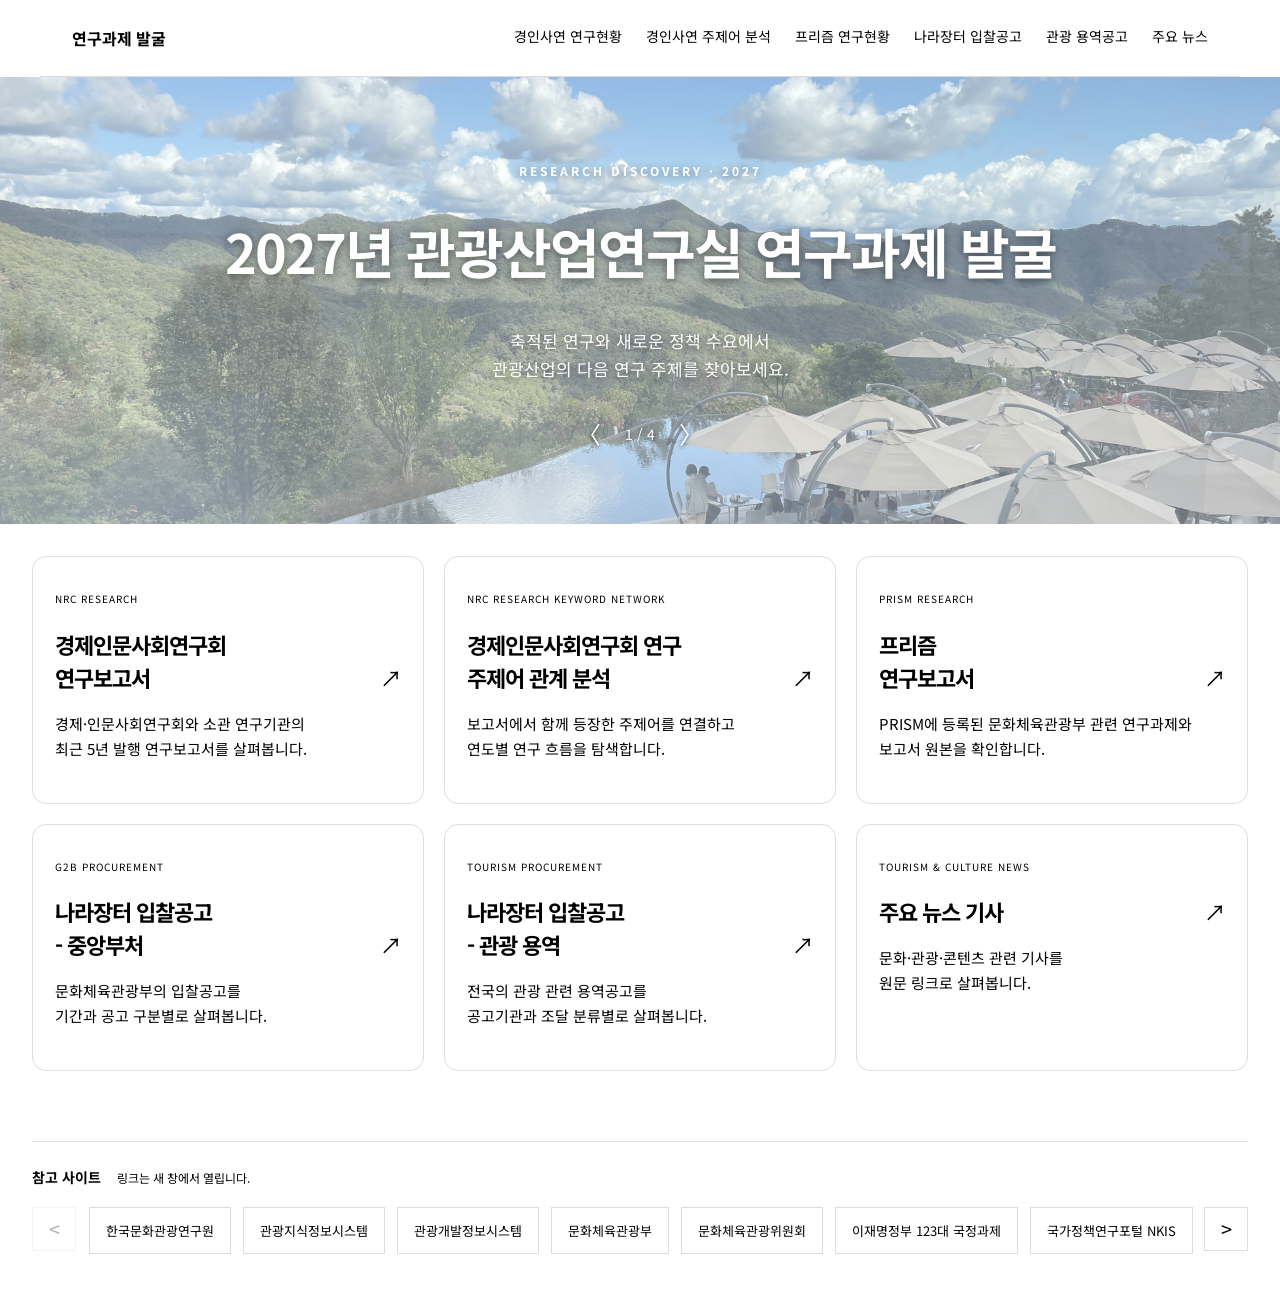
==== commit a998ce0b: "Match homepage news card label to news page" ====
--- a/index.html
+++ b/index.html
@@ -52,7 +52,7 @@
         <p>전국의 관광 관련 용역공고를<br>공고기관과 조달 분류별로 살펴봅니다.</p>
       </a>
       <a class="card" href="news.html">
-        <span class="number">CULTURE &amp; TOURISM NEWS</span>
+        <span class="number">TOURISM &amp; CULTURE NEWS</span>
         <h2>주요 뉴스 기사 <b>↗</b></h2>
         <p>문화·관광·콘텐츠 관련 기사를<br>원문 링크로 살펴봅니다.</p>
       </a>
